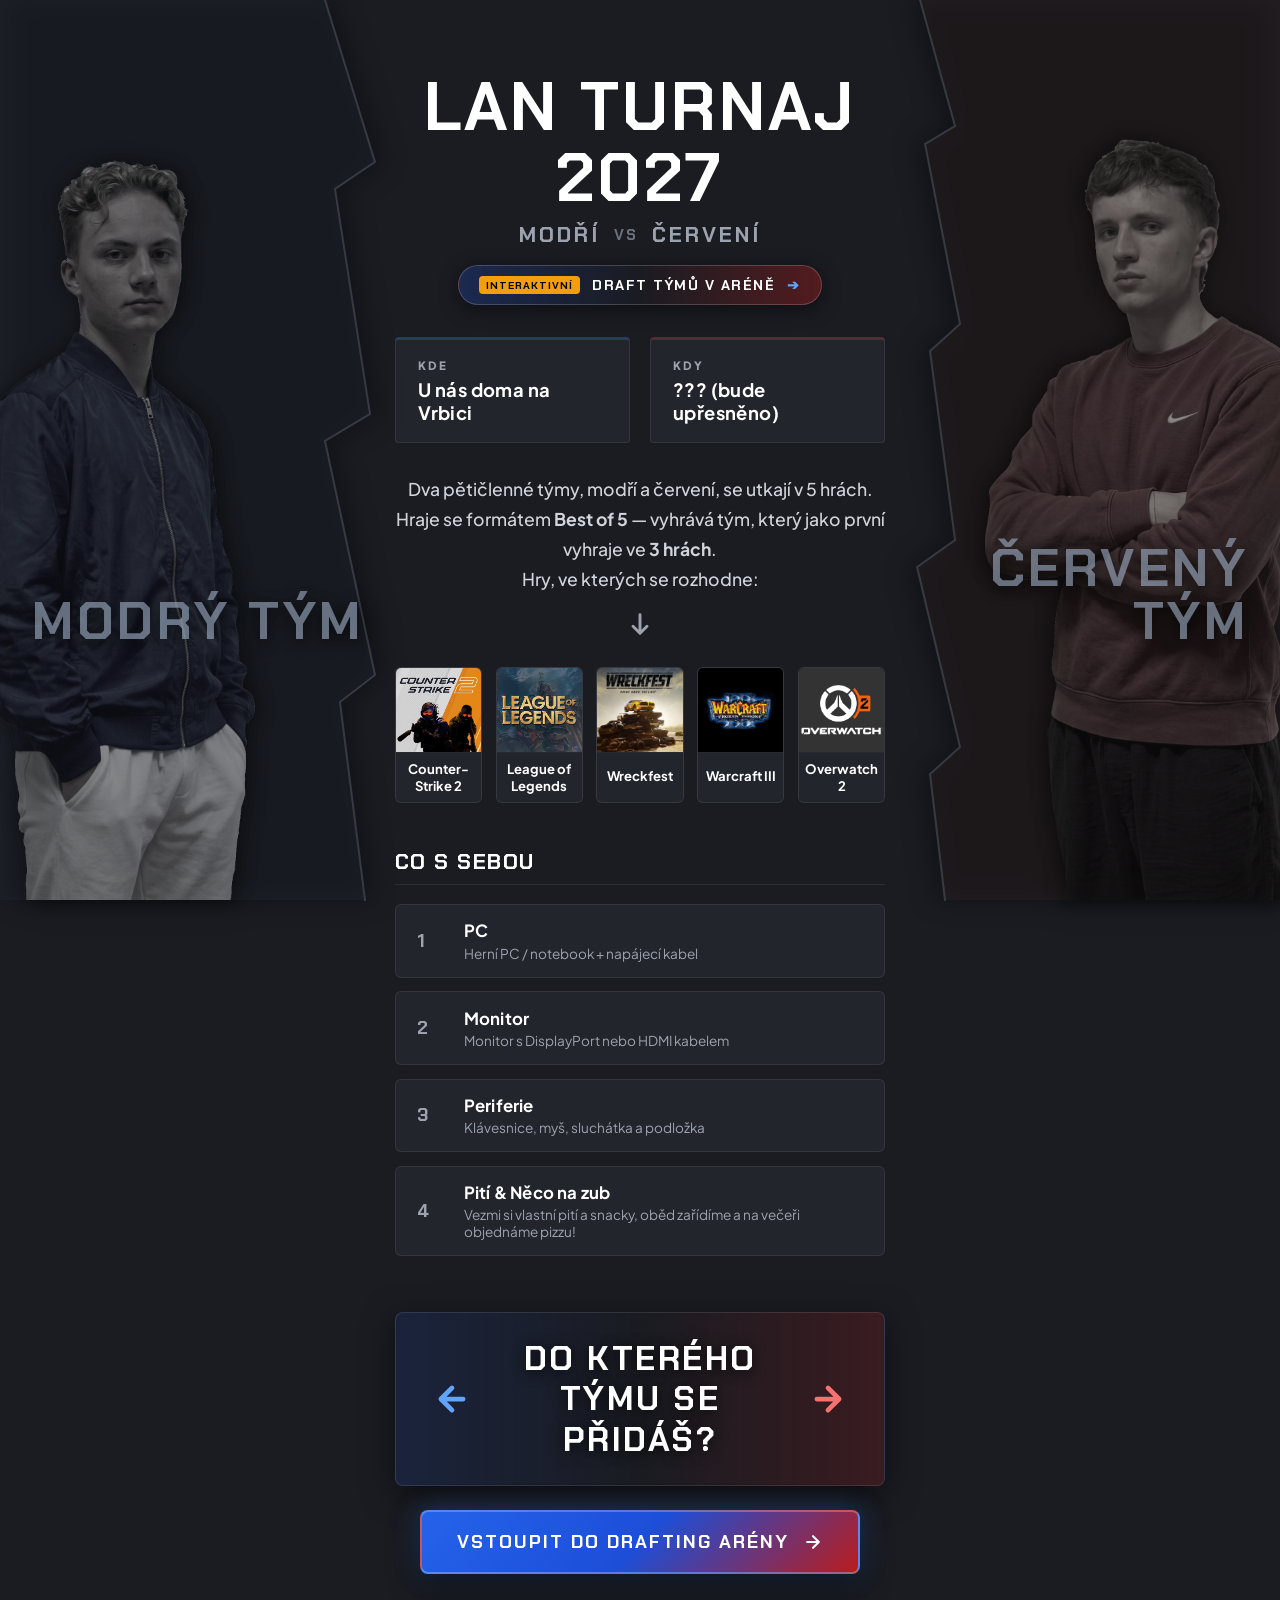
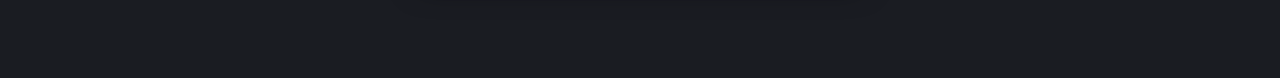
==== index.html @ f1a2d2f0 "save work" ====
<!DOCTYPE html>
<html lang="cs">

<head>
  <meta charset="UTF-8">
  <meta name="viewport" content="width=device-width, initial-scale=1.0">
  <title>Lanka 2027</title>
  <link rel="preconnect" href="https://fonts.googleapis.com">
  <link rel="preconnect" href="https://fonts.gstatic.com" crossorigin>
  <link
    href="https://fonts.googleapis.com/css2?family=Chakra+Petch:ital,wght@0,600;0,700;0,800;1,700;1,800&family=Orbitron:wght@700;800;900&family=Plus+Jakarta+Sans:wght@400;500;600;700;800&display=swap"
    rel="stylesheet">
  <link rel="stylesheet" href="style.css">
</head>

<body>

  <main class="container" id="mainContainer">
    <!-- Vlevo: Modrá plocha s bleskovou hranou, linkou a stínem -->
    <section class="section blue-section" id="blueSection">
      <div class="blue-surface"></div>

      <!-- Přesná linka kopírující bleskovou hranu -->
      <svg class="lightning-edge-line blue-edge-line" viewBox="0 0 50 1000" preserveAspectRatio="none">
        <path class="edge-stroke-line" d="M0,0 L50,180 L10,210 L45,460 L0,490 L50,750 L15,780 L40,1000" />
      </svg>

      <!-- Horní světlá tenká linka pro bleskové zuby na mobilu -->
      <svg class="mobile-top-edge blue-top-stroke" viewBox="0 0 100 35" preserveAspectRatio="none">
        <path class="edge-stroke-line" d="M0,5 L35,26 L42,10 L78,28 L100,5" />
      </svg>


      <!-- Fixní fotka kapitána bráchy (Koda) úplně vlevo -->
      <img src="assets/images/koda.png" alt="Kapitán Modrého týmu - Koda" class="koda-photo" id="kodaPhoto">
      <div class="team-koda-title">MODRÝ TÝM</div>
    </section>

    <!-- Uprostřed: Tmavě šedá plocha s Reality Hyper nadpisem -->
    <section class="section grey-section">
      <div class="content-wrapper">
        <h1 class="main-title">LAN TURNAJ 2027</h1>
        <div class="teams-versus-subtitle">
          <span class="versus-blue">MODŘÍ</span>
          <span class="versus-divider">VS</span>
          <span class="versus-red">ČERVENÍ</span>
        </div>

        <!-- Odkaz na živý draft týmů -->
        <div class="draft-top-link-wrapper">
          <a href="draft.html" class="draft-portal-btn">
            <span class="portal-badge">INTERAKTIVNÍ</span>
            <span class="portal-text">DRAFT TÝMŮ V ARÉNĚ</span>
            <span class="portal-arrow">➔</span>
          </a>
        </div>
        <!-- Info: Kde a Kdy -->
        <div class="event-meta-grid">
          <div class="event-meta-card">
            <span class="meta-card-label">KDE</span>
            <span class="meta-card-value">U nás doma na Vrbici</span>
          </div>
          <div class="event-meta-card">
            <span class="meta-card-label">KDY</span>
            <span class="meta-card-value">??? (bude upřesněno)</span>
          </div>
        </div>

        <!-- Odstavec s pravidly a šipkou dolů směřující na hry -->
        <div class="rules-block">
          <p class="rules-text">
            Dva pětičlenné týmy, modří a červení, se utkají v 5 hrách. Hraje se formátem
            <strong>Best of
              5</strong> — vyhrává tým, který jako první vyhraje ve <strong>3 hrách</strong>.<br>Hry, ve kterých se
            rozhodne:
          </p>
          <div class="down-arrow-container" aria-hidden="true">
            <svg class="down-arrow-icon" viewBox="0 0 24 24" fill="none" stroke="currentColor" stroke-width="2.5"
              stroke-linecap="round" stroke-linejoin="round">
              <path d="M12 4v16m0 0l-6-6m6 6l6-6" />
            </svg>
          </div>
        </div>

        <!-- 5 herních karet vedle sebe (bez nadpisu) -->
        <div class="games-section">
          <div class="games-row">
            <!-- Hra 1: Counter-Strike 2 -->
            <div class="game-card">
              <div class="game-thumb-wrapper">
                <img src="assets/images/cs_icon.jpg" alt="Counter-Strike 2" class="game-thumb cs-thumb">
              </div>
              <div class="game-title-bar">Counter-Strike 2</div>
            </div>

            <!-- Hra 2: League of Legends -->
            <div class="game-card">
              <div class="game-thumb-wrapper">
                <img src="assets/images/lol_icon.webp" alt="League of Legends" class="game-thumb lol-thumb">
              </div>
              <div class="game-title-bar">League of Legends</div>
            </div>

            <!-- Hra 3: Wreckfest -->
            <div class="game-card">
              <div class="game-thumb-wrapper">
                <img src="assets/images/wreckfest_icon.webp" alt="Wreckfest" class="game-thumb wreckfest-thumb">
              </div>
              <div class="game-title-bar">Wreckfest</div>
            </div>

            <!-- Hra 4: Warcraft III -->
            <div class="game-card">
              <div class="game-thumb-wrapper">
                <img src="assets/images/wow_icon.jpg" alt="Warcraft III" class="game-thumb warcraft-thumb">
              </div>
              <div class="game-title-bar">Warcraft III</div>
            </div>

            <!-- Hra 5: Overwatch 2 -->
            <div class="game-card">
              <div class="game-thumb-wrapper">
                <img src="assets/images/overwatch-2_logo.jpg" alt="Overwatch 2" class="game-thumb overwatch-thumb">
              </div>
              <div class="game-title-bar">Overwatch 2</div>
            </div>
          </div>
        </div>

        <!-- Přehledný seznam co s sebou -->
        <div class="gear-section">
          <h2 class="section-title">CO S SEBOU</h2>
          <div class="gear-clean-list">
            <div class="gear-clean-item">
              <span class="gear-num-badge">1</span>
              <div class="gear-item-text">
                <strong class="gear-item-heading">PC</strong>
                <span class="gear-item-sub">Herní PC / notebook + napájecí kabel</span>
              </div>
            </div>

            <div class="gear-clean-item">
              <span class="gear-num-badge">2</span>
              <div class="gear-item-text">
                <strong class="gear-item-heading">Monitor</strong>
                <span class="gear-item-sub">Monitor s DisplayPort nebo HDMI kabelem</span>
              </div>
            </div>

            <div class="gear-clean-item">
              <span class="gear-num-badge">3</span>
              <div class="gear-item-text">
                <strong class="gear-item-heading">Periferie</strong>
                <span class="gear-item-sub">Klávesnice, myš, sluchátka a podložka</span>
              </div>
            </div>

            <div class="gear-clean-item">
              <span class="gear-num-badge">4</span>
              <div class="gear-item-text">
                <strong class="gear-item-heading">Pití & Něco na zub</strong>
                <span class="gear-item-sub">Vezmi si vlastní pití a snacky, oběd zařídíme a na večeři objednáme
                  pizzu!</span>
              </div>
            </div>
          </div>
        </div>

        <!-- Závěrečná výzva s šipkami do stran -->
        <div class="team-choice-banner">
          <div class="choice-arrow arrow-blue" aria-hidden="true">
            <svg viewBox="0 0 24 24" fill="none" stroke="currentColor" stroke-width="3" stroke-linecap="round"
              stroke-linejoin="round">
              <path d="M19 12H5m0 0l7 7m-7-7l7-7" />
            </svg>
          </div>
          <h2 class="team-choice-title">DO KTERÉHO TÝMU SE PŘIDÁŠ?</h2>
          <div class="choice-arrow arrow-red" aria-hidden="true">
            <svg viewBox="0 0 24 24" fill="none" stroke="currentColor" stroke-width="3" stroke-linecap="round"
              stroke-linejoin="round">
              <path d="M5 12h14m0 0l-7-7m7 7l-7 7" />
            </svg>
          </div>
        </div>

        <!-- Tlačítko pro spuštění draftu -->
        <div class="draft-cta-block">
          <a href="draft.html" class="draft-main-action-btn">
            <span>VSTOUPIT DO DRAFTING ARÉNY</span>
            <svg viewBox="0 0 24 24" fill="none" stroke="currentColor" stroke-width="2.5" stroke-linecap="round"
              stroke-linejoin="round">
              <path d="M5 12h14m0 0l-7-7m7 7l-7 7" />
            </svg>
          </a>
        </div>
      </div>
    </section>

    <!-- Vpravo: Červená plocha s bleskovou hranou, linkou a stínem -->
    <section class="section red-section" id="redSection">
      <div class="red-surface"></div>

      <!-- Přesná linka kopírující bleskovou hranu -->
      <svg class="lightning-edge-line red-edge-line" viewBox="0 0 55 1000" preserveAspectRatio="none">
        <path class="edge-stroke-line"
          d="M15,0 L50,140 L20,160 L55,360 L25,390 L50,600 L12,630 L55,830 L25,860 L40,1000" />
      </svg>

      <!-- Horní světlá tenká linka pro bleskové zuby na mobilu -->
      <svg class="mobile-top-edge red-top-stroke" viewBox="0 0 100 35" preserveAspectRatio="none">
        <path class="edge-stroke-line" d="M0,5 L35,28 L42,10 L78,26 L100,5" />
      </svg>

      <!-- Fixní fotka kapitána (Kinaj) úplně vpravo -->
      <img src="assets/images/kinaj.png" alt="Kapitán Červeného týmu - Kinaj" class="kinaj-photo" id="kinajPhoto">
      <div class="team-kinaj-title">ČERVENÝ TÝM</div>
    </section>
  </main>

  <script src="app.js"></script>
</body>

</html>
---- style.css ----
@font-face {
  font-family: 'Reality Hyper';
  font-style: normal;
  font-weight: 400;
  src: url('assets/fonts/RealityHyper-Regular.woff') format('woff'),
       url('https://fonts.cdnfonts.com/s/46141/Reality%20Hyper%20Regular.woff') format('woff');
  font-display: swap;
}

* {
  margin: 0;
  padding: 0;
  box-sizing: border-box;
}

body {
  font-family: 'Plus Jakarta Sans', -apple-system, BlinkMacSystemFont, sans-serif;
  min-height: 100vh;
  background-color: #1a1c22;
  color: #e5e7eb;
  overflow-x: hidden;
  -webkit-font-smoothing: antialiased;
}

/* Hlavní kontejner */
.container {
  display: flex;
  min-height: 100vh;
  width: 100%;
  background-color: #1a1c22;
  align-items: stretch;
  position: relative;
}

/* ==========================================================================
   1. VLEVO: MODRÁ PLOCHA
   Normálně: stín doprava = leží opticky NAD středem.
   Při najetí: sytá modrá + hluboký stín a modré halo doprava.
   ========================================================================== */
.blue-section {
  flex: 1;
  position: sticky;
  top: 0;
  height: 100vh;
  align-self: flex-start;
  z-index: 5;
  margin-right: -60px;
  cursor: default;
  padding: 2.5rem 1.5rem;
  filter: drop-shadow(8px 0 12px rgba(0, 0, 0, 0.7));
  transition: filter 0.35s cubic-bezier(0.16, 1, 0.3, 1), z-index 0.35s ease;
}

/* Samotná modrá plocha oříznutá bleskem */
.blue-surface {
  position: absolute;
  inset: 0;
  background-color: #0e3d8c;
  opacity: 0.45;
  filter: grayscale(0.85) brightness(0.65);
  transition: all 0.4s cubic-bezier(0.16, 1, 0.3, 1);
  clip-path: polygon(
    0% 0%,
    calc(100% - 50px) 0%,
    100% 18%,
    calc(100% - 40px) 21%,
    calc(100% - 5px) 46%,
    calc(100% - 50px) 49%,
    100% 75%,
    calc(100% - 35px) 78%,
    calc(100% - 10px) 100%,
    0% 100%
  );
}

/* Linka přesně kopírující bleskovou hranu vpravo */
.blue-edge-line {
  position: absolute;
  top: 0;
  right: 0;
  width: 50px;
  height: 100%;
  pointer-events: none;
  z-index: 7;
  overflow: visible;
}

/* Společný styl bleskové linky */
.lightning-edge-line {
  display: block;
}

.mobile-top-edge {
  display: none;
}

/* Modrá linka: decentní 2px azurová hrana ladící s materiálem */
.blue-edge-line .edge-stroke-line {
  stroke: rgba(148, 163, 184, 0.25);
  stroke-width: 2;
  stroke-linecap: square;
  stroke-linejoin: miter;
  fill: none;
  transition: stroke 0.4s ease;
}

/* Při najetí: vyzdvižení NAD střed a rozzáření modré hrany */
.blue-section:hover,
.container.active-blue .blue-section {
  z-index: 10;
  filter: drop-shadow(14px 0 20px rgba(0, 0, 0, 0.85)) drop-shadow(8px 0 14px rgba(19, 81, 216, 0.55));
}

.blue-section:hover .blue-surface,
.container.active-blue .blue-surface {
  background-color: #1351d8;
  opacity: 1;
  filter: grayscale(0) saturate(1.1) brightness(1);
}

.blue-section:hover .blue-edge-line .edge-stroke-line,
.container.active-blue .blue-section .blue-edge-line .edge-stroke-line {
  stroke: #93c5fd;
  stroke-width: 2;
  filter: none;
}

.blue-section:hover .team-label,
.container.active-blue .team-label {
  color: #ffffff;
}

/* ==========================================================================
   2. UPROSTŘED: TMAVĚ ŠEDÁ PLOCHA S REALITY HYPER NADPISEM
   ========================================================================== */
.grey-section {
  flex: 1.5;
  background-color: #1a1c22;
  padding: 4.5rem 5rem;
  overflow-y: auto;
  display: flex;
  justify-content: center;
  position: relative;
  z-index: 1;
}

.content-wrapper {
  max-width: 700px;
  width: 100%;
}

/* Reality Hyper nadpis nahoře uprostřed */
.main-title {
  font-family: 'Chakra Petch', 'Orbitron', sans-serif;
  font-size: 4.2rem;
  font-weight: 800;
  color: #ffffff;
  letter-spacing: 3px;
  line-height: 1.05;
  text-align: center;
  margin-bottom: 0.5rem;
  text-transform: uppercase;
}

/* Podnadpis: Modří vs Červení */
.teams-versus-subtitle {
  display: flex;
  align-items: center;
  justify-content: center;
  gap: 0.85rem;
  font-family: 'Chakra Petch', 'Orbitron', sans-serif;
  font-size: 1.35rem;
  font-weight: 800;
  letter-spacing: 3px;
  text-transform: uppercase;
  margin-bottom: 2.2rem;
}

.versus-blue {
  color: #9ca3af;
  text-shadow: none;
  transition: all 0.25s ease;
}

.versus-divider {
  font-size: 0.95rem;
  color: #6b7280;
  font-weight: 700;
  letter-spacing: 2px;
}

.versus-red {
  color: #9ca3af;
  text-shadow: none;
  transition: all 0.25s ease;
}

/* Zvýraznění textu MODŘÍ při najetí na modrou stranu (bez glow, čistá barva + zvětšení) */
.container.active-blue .versus-blue {
  color: #3b82f6;
  text-shadow: none;
  transform: scale(1.06);
}

/* Zvýraznění textu ČERVENÍ při najetí na červenou stranu (bez glow, čistá barva + zvětšení) */
.container.active-red .versus-red {
  color: #ef4444;
  text-shadow: none;
  transform: scale(1.06);
}

.lead-text {
  font-size: 1.05rem;
  line-height: 1.7;
  color: #9ca3af;
  text-align: center;
  margin-bottom: 2.4rem;
  max-width: 580px;
  margin-left: auto;
  margin-right: auto;
}

/* Rychlé stat boxy ve 2D stylu */
/* Horní info karty (KDE, KDY) */
.event-meta-grid {
  display: grid;
  grid-template-columns: repeat(2, 1fr);
  gap: 1.2rem;
  margin-bottom: 2rem;
}

.event-meta-card {
  background-color: #22252c;
  border: 1px solid rgba(255, 255, 255, 0.08);
  border-top: 3px solid rgba(255, 255, 255, 0.15);
  padding: 1.1rem 1.4rem;
  display: flex;
  flex-direction: column;
  border-radius: 4px;
  transition: all 0.3s ease;
}

.event-meta-card:nth-child(1) {
  border-top-color: rgba(59, 130, 246, 0.25);
}

.event-meta-card:nth-child(2) {
  border-top-color: rgba(239, 68, 68, 0.25);
}

/* Zvýraznění horní hrany karty KDE při najetí na modrou stranu */
.container.active-blue .event-meta-card:nth-child(1) {
  border-top-color: #3b82f6;
  box-shadow: 0 -4px 14px rgba(59, 130, 246, 0.5);
}

.container.active-blue .event-meta-card:nth-child(1) .meta-card-label {
  color: #60a5fa;
}

/* Zvýraznění horní hrany karty KDY při najetí na červenou stranu */
.container.active-red .event-meta-card:nth-child(2) {
  border-top-color: #ef4444;
  box-shadow: 0 -4px 14px rgba(239, 68, 68, 0.5);
}

.container.active-red .event-meta-card:nth-child(2) .meta-card-label {
  color: #f87171;
}

.meta-card-label {
  font-size: 0.72rem;
  font-weight: 800;
  letter-spacing: 2px;
  color: #9ca3af;
  margin-bottom: 0.35rem;
}

.meta-card-value {
  font-size: 1.15rem;
  font-weight: 700;
  color: #ffffff;
  letter-spacing: 0.4px;
}

/* Blok s pravidly a šipkou dolů */
.rules-block {
  text-align: center;
  margin-bottom: 1.8rem;
}

.rules-text {
  font-size: 1.1rem;
  line-height: 1.7;
  color: #d1d5db;
  max-width: 640px;
  margin: 0 auto;
  font-weight: 500;
}

.down-arrow-container {
  display: flex;
  justify-content: center;
  align-items: center;
  margin-top: 1rem;
}

.down-arrow-icon {
  width: 28px;
  height: 28px;
  color: #9ca3af;
  animation: bounceDown 1.8s infinite ease-in-out;
}

@keyframes bounceDown {
  0%, 100% {
    transform: translateY(0);
    opacity: 0.6;
  }
  50% {
    transform: translateY(6px);
    opacity: 1;
    color: #60a5fa;
  }
}

/* ==========================================================================
   5 HERNÍCH KARET VEDLE SEBE (OBRÁZEK ÚPLNĚ DO KRAJŮ, BEZ HOVERU)
   ========================================================================== */
.games-section {
  margin-bottom: 2.8rem;
}

.games-row {
  display: grid;
  grid-template-columns: repeat(5, 1fr);
  gap: 0.85rem;
  align-items: stretch;
}

.game-card {
  background-color: #22252c;
  border: 1px solid rgba(255, 255, 255, 0.09);
  border-radius: 6px;
  overflow: hidden; /* Obrázek vyplňuje kartu úplně do krajů */
  padding: 0; /* Žádný vnitřní okraj kolem obrázku */
  display: flex;
  flex-direction: column;
  box-sizing: border-box;
  cursor: default;
}

/* Obal obrázku roztažený úplně ke krajům karty */
.game-thumb-wrapper {
  width: 100%;
  aspect-ratio: 1 / 1;
  overflow: hidden;
  background-color: #16181e;
  border-bottom: 1px solid rgba(255, 255, 255, 0.08);
  display: flex;
  align-items: center;
  justify-content: center;
}

.game-thumb {
  width: 100%;
  height: 100%;
  object-fit: cover;
  display: block;
}

/* CS ikona posunutá opačně – úplně nahoru */
.cs-thumb {
  object-fit: cover;
  object-position: center top;
}

/* LoL ikona jde plně do krajů */
.lol-thumb {
  object-fit: cover;
  object-position: center;
}

/* Wreckfest ikona: mírně přiblížená a posunutá nahoru */
.wreckfest-thumb {
  object-fit: cover;
  object-position: center 25%;
  transform: scale(1.18);
}

/* Warcraft III ikona */
.warcraft-thumb {
  object-fit: contain;
  background-color: #000000;
  padding: 0.25rem;
}

/* Overwatch 2 ikona */
.overwatch-thumb {
  object-fit: cover;
  object-position: center;
}

/* Placeholder pro neoznámené hry */
.placeholder-thumb {
  background-color: #191c24;
}

.mystery-q {
  font-family: 'Reality Hyper', 'Chakra Petch', sans-serif;
  font-size: 2.4rem;
  color: #6b7280;
  line-height: 1;
}

.unannounced-card {
  border-style: dashed;
  opacity: 0.75;
}

/* Spodní lišta s celým názvem hry */
.game-title-bar {
  font-size: 0.82rem;
  font-weight: 700;
  color: #ffffff;
  text-align: center;
  line-height: 1.25;
  min-height: 2.8rem;
  padding: 0.5rem 0.35rem;
  display: flex;
  align-items: center;
  justify-content: center;
  width: 100%;
  word-break: break-word;
  background-color: #22252c;
}

/* Sekce výbavy */
.info-section {
  margin-top: 1rem;
}

.section-title {
  font-family: 'Chakra Petch', 'Orbitron', sans-serif;
  font-size: 1.35rem;
  font-weight: 700;
  letter-spacing: 1.5px;
  color: #ffffff;
  margin-bottom: 1.2rem;
  padding-bottom: 0.5rem;
  border-bottom: 1px solid rgba(255, 255, 255, 0.08);
}

/* 2D mřížka výbavy */
/* Přehledný seznam co s sebou (žádné dlaždice) */
.gear-clean-list {
  display: flex;
  flex-direction: column;
  gap: 0.85rem;
  margin-top: 0.5rem;
}

.gear-clean-item {
  background-color: #22252c;
  border: 1px solid rgba(255, 255, 255, 0.08);
  padding: 0.95rem 1.3rem;
  display: flex;
  align-items: center;
  gap: 1.2rem;
  border-radius: 6px;
  cursor: default;
}

.gear-num-badge {
  font-family: 'Chakra Petch', sans-serif;
  font-size: 1.15rem;
  font-weight: 800;
  color: #9ca3af;
  min-width: 28px;
}

.gear-item-text {
  display: flex;
  flex-direction: column;
  gap: 0.2rem;
}

.gear-item-heading {
  font-size: 1.05rem;
  font-weight: 700;
  color: #ffffff;
  letter-spacing: 0.2px;
}

.gear-item-sub {
  font-size: 0.85rem;
  color: #9ca3af;
}

/* Call to action: DO KTERÉHO TÝMU SE PŘIDÁŠ? */
.team-choice-banner {
  display: flex;
  align-items: center;
  justify-content: center;
  gap: 1.5rem;
  margin-top: 3.5rem;
  margin-bottom: 1.5rem;
  padding: 1.6rem 2rem;
  background: linear-gradient(90deg, rgba(30, 58, 138, 0.25) 0%, rgba(26, 28, 34, 0.85) 50%, rgba(153, 27, 27, 0.25) 100%);
  border: 1px solid rgba(255, 255, 255, 0.1);
  border-radius: 8px;
  box-shadow: 0 8px 32px rgba(0, 0, 0, 0.5);
}

.team-choice-title {
  font-family: 'Chakra Petch', 'Orbitron', sans-serif;
  font-size: 2.1rem;
  font-weight: 800;
  letter-spacing: 2.5px;
  text-transform: uppercase;
  color: #ffffff;
  text-align: center;
  text-shadow: 0 2px 14px rgba(0, 0, 0, 0.8);
  line-height: 1.2;
}

.choice-arrow {
  display: flex;
  align-items: center;
  justify-content: center;
  width: 48px;
  height: 48px;
  flex-shrink: 0;
}

.choice-arrow svg {
  width: 38px;
  height: 38px;
}

.arrow-blue {
  color: #60a5fa;
  animation: pulseLeft 1.6s infinite ease-in-out;
}

.arrow-red {
  color: #f87171;
  animation: pulseRight 1.6s infinite ease-in-out;
}

@keyframes pulseLeft {
  0%, 100% {
    transform: translateX(0);
    filter: drop-shadow(0 0 2px rgba(96, 165, 250, 0.5));
  }
  50% {
    transform: translateX(-6px);
    filter: drop-shadow(0 0 10px rgba(96, 165, 250, 0.9));
  }
}

@keyframes pulseRight {
  0%, 100% {
    transform: translateX(0);
    filter: drop-shadow(0 0 2px rgba(248, 113, 113, 0.5));
  }
  50% {
    transform: translateX(6px);
    filter: drop-shadow(0 0 10px rgba(248, 113, 113, 0.9));
  }
}

/* ==========================================================================
   3. VPRAVO: ČERVENÁ PLOCHA
   Normálně: stín doleva = leží opticky NAD středem.
   Při najetí: sytá červená + hluboký stín a červené halo doleva.
   ========================================================================== */
.red-section {
  flex: 1;
  position: sticky;
  top: 0;
  height: 100vh;
  align-self: flex-start;
  z-index: 5;
  margin-left: -60px;
  cursor: default;
  padding: 2.5rem 1.5rem;
  filter: drop-shadow(-8px 0 12px rgba(0, 0, 0, 0.7));
  transition: filter 0.35s cubic-bezier(0.16, 1, 0.3, 1), z-index 0.35s ease;
}

/* Samotná červená plocha oříznutá bleskem */
.red-surface {
  position: absolute;
  inset: 0;
  background-color: #8c1b24;
  opacity: 0.45;
  filter: grayscale(0.85) brightness(0.65);
  transition: all 0.4s cubic-bezier(0.16, 1, 0.3, 1);
  clip-path: polygon(
    15px 0%,
    50px 14%,
    20px 16%,
    55px 36%,
    25px 39%,
    50px 60%,
    12px 63%,
    55px 83%,
    25px 86%,
    40px 100%,
    100% 100%,
    100% 0%
  );
}

/* Linka přesně kopírující bleskovou hranu vlevo */
.red-edge-line {
  position: absolute;
  top: 0;
  left: 0;
  width: 55px;
  height: 100%;
  pointer-events: none;
  z-index: 7;
  overflow: visible;
}

/* Červená linka: decentní 2px korálová hrana ladící s materiálem */
.red-edge-line .edge-stroke-line {
  stroke: rgba(148, 163, 184, 0.25);
  stroke-width: 2;
  stroke-linecap: square;
  stroke-linejoin: miter;
  fill: none;
  transition: stroke 0.4s ease;
}

/* Při najetí: vyzdvižení NAD střed a rozzáření červené hrany */
.red-section:hover,
.container.active-red .red-section {
  z-index: 10;
  filter: drop-shadow(-14px 0 20px rgba(0, 0, 0, 0.85)) drop-shadow(-8px 0 14px rgba(198, 40, 40, 0.55));
}

.red-section:hover .red-surface,
.container.active-red .red-surface {
  background-color: #c62828;
  opacity: 1;
  filter: grayscale(0) saturate(1.1) brightness(1);
}

.red-section:hover .red-edge-line .edge-stroke-line,
.container.active-red .red-section .red-edge-line .edge-stroke-line {
  stroke: #fca5a5;
  stroke-width: 2;
  filter: none;
}

.red-section:hover .team-label,
.container.active-red .team-label {
  color: #ffffff;
}

/* Popisy v postranních pruzích */
.team-label {
  position: relative;
  z-index: 6;
  font-family: 'Reality Hyper', 'Chakra Petch', sans-serif;
  font-size: 0.82rem;
  letter-spacing: 2px;
  color: rgba(255, 255, 255, 0.55);
  text-transform: uppercase;
  user-select: none;
  transition: color 0.35s ease;
}

/* ==========================================================================
   4. KAPITÁN MODRÉHO TÝMU: KODA (FIXNÍ, VLEVO S LEHKÝM OŘEZEM, 90VH)
   ========================================================================== */
.koda-photo {
  position: absolute;
  left: -20.5vh;
  bottom: 0;
  z-index: 10; /* Nad modrou plochou */
  height: 90vh;
  max-height: 90vh;
  width: auto;
  object-fit: contain;
  object-position: bottom left;
  opacity: 0.7; /* Lehce utlumená bez barvy v klidu */
  pointer-events: auto;
  cursor: default;
  transform-origin: bottom left;
  transition: all 0.4s cubic-bezier(0.16, 1, 0.3, 1);
  filter: grayscale(0.85) brightness(0.75) contrast(0.95)
          drop-shadow(2px 0 10px rgba(0, 0, 0, 0.6));
}

/* Nápis Modrý tým v 1/3 výšky fotky */
.team-koda-title {
  position: absolute;
  bottom: 28vh;
  left: 2rem;
  z-index: 12; /* Nad fotkou */
  font-family: 'Chakra Petch', 'Orbitron', sans-serif;
  font-size: 3.3rem;
  font-weight: 800;
  letter-spacing: 3.5px;
  color: #94a3b8;
  opacity: 0.65;
  text-transform: uppercase;
  text-shadow: 0 4px 16px rgba(0, 0, 0, 0.95);
  pointer-events: none;
  user-select: none;
  line-height: 1;
  transition: all 0.4s cubic-bezier(0.16, 1, 0.3, 1);
}

/* Zvýraznění Kody společně s modrou barvou */
.blue-section:hover .koda-photo,
.container.active-blue .koda-photo {
  opacity: 1;
  filter: grayscale(0)
          drop-shadow(4px 0 20px rgba(0, 0, 0, 0.85))
          drop-shadow(0 0 28px rgba(59, 130, 246, 0.95))
          drop-shadow(0 0 55px rgba(37, 99, 235, 0.7))
          brightness(1.1)
          saturate(1.2);
  transform: scale(1.03);
}

/* Rozzáření nápisu při aktivaci modré strany */
.blue-section:hover .team-koda-title,
.container.active-blue .team-koda-title {
  color: #ffffff;
  opacity: 1;
  text-shadow: 0 4px 18px rgba(0, 0, 0, 1), 0 0 28px rgba(147, 197, 253, 0.95), 0 0 45px rgba(59, 130, 246, 0.85);
  transform: translateX(4px) scale(1.02);
}

/* ==========================================================================
   5. KAPITÁN ČERVENÉHO TÝMU: KINAJ (FIXNÍ, VPRAVO S LEHKÝM OŘEZEM, 90VH)
   ========================================================================== */
.kinaj-photo {
  position: absolute;
  right: -21vh;
  bottom: 0;
  z-index: 10; /* Nad červenou plochou */
  height: 92vh;
  max-height: 92vh;
  width: auto;
  object-fit: contain;
  object-position: bottom right;
  opacity: 0.7; /* Lehce utlumená bez barvy v klidu */
  pointer-events: auto;
  cursor: default;
  transform-origin: bottom right;
  transition: all 0.4s cubic-bezier(0.16, 1, 0.3, 1);
  filter: grayscale(0.85) brightness(0.75) contrast(0.95)
          drop-shadow(-2px 0 10px rgba(0, 0, 0, 0.6));
}

/* Nápis Tým Kinaj v 1/3 výšky fotky */
.team-kinaj-title {
  position: absolute;
  bottom: 28vh;
  right: 2rem;
  z-index: 12; /* Nad fotkou */
  font-family: 'Chakra Petch', 'Orbitron', sans-serif;
  font-size: 3.3rem;
  font-weight: 800;
  letter-spacing: 3.5px;
  color: #94a3b8;
  opacity: 0.65;
  text-transform: uppercase;
  text-align: right;
  text-shadow: 0 4px 16px rgba(0, 0, 0, 0.95);
  pointer-events: none;
  user-select: none;
  line-height: 1;
  transition: all 0.4s cubic-bezier(0.16, 1, 0.3, 1);
}

/* Zvýraznění Kinaje společně s červenou barvou */
.red-section:hover .kinaj-photo,
.container.active-red .kinaj-photo {
  opacity: 1;
  filter: grayscale(0)
          drop-shadow(-4px 0 20px rgba(0, 0, 0, 0.85))
          drop-shadow(0 0 28px rgba(239, 68, 68, 0.95))
          drop-shadow(0 0 55px rgba(220, 38, 38, 0.7))
          brightness(1.05)
          saturate(1.0);
  transform: scale(1.03);
}

/* Rozzáření nápisu při aktivaci červené strany */
.red-section:hover .team-kinaj-title,
.container.active-red .team-kinaj-title {
  color: #ffffff;
  opacity: 1;
  text-shadow: 0 4px 18px rgba(0, 0, 0, 1), 0 0 28px rgba(254, 202, 202, 0.95), 0 0 45px rgba(239, 68, 68, 0.85);
  transform: translateX(-4px) scale(1.02);
}

@media (max-width: 900px) {
  /* Přechod z 3 pevných desktopových sloupců do responzivního gridu */
  .container {
    display: grid;
    grid-template-columns: 1fr 1fr;
    width: 100%;
    min-height: 100vh;
    height: auto;
    overflow-x: hidden;
  }

  /* Hlavní obsah se roztáhne přes celou šířku nahoře */
  .grey-section {
    grid-column: 1 / -1;
    grid-row: 1;
    width: 100%;
    max-width: 100vw;
    box-sizing: border-box;
    padding: 2.5rem 1.2rem 2rem 1.2rem;
    overflow-y: visible;
    height: auto;
  }

  .content-wrapper {
    max-width: 100%;
  }

  /* Responzivní hlavní nadpis */
  .main-title {
    font-size: clamp(2rem, 8.5vw, 2.9rem);
    letter-spacing: 2px;
    margin-bottom: 0.35rem;
  }

  .teams-versus-subtitle {
    font-size: 1.15rem;
    letter-spacing: 2px;
    gap: 0.6rem;
    margin-bottom: 1.8rem;
  }

  /* Info karty KDE a KDY */
  .event-meta-grid {
    gap: 0.75rem;
    margin-bottom: 1.6rem;
  }

  .event-meta-card {
    padding: 0.85rem 0.95rem;
  }

  .meta-card-label {
    font-size: 0.65rem;
    letter-spacing: 1.5px;
  }

  .meta-card-value {
    font-size: 0.95rem;
    line-height: 1.3;
  }

  /* Pravidla */
  .rules-block {
    margin-bottom: 1.5rem;
  }

  .rules-text {
    font-size: 0.98rem;
    line-height: 1.55;
  }

  .down-arrow-container {
    margin-top: 0.75rem;
  }

  /* 5 herních karet: nahoře 3, dole 2 vycentrované */
  .games-section {
    margin-bottom: 2.2rem;
  }

  .games-row {
    grid-template-columns: repeat(6, 1fr);
    gap: 0.55rem;
  }

  .game-card:nth-child(1) { grid-column: span 2; }
  .game-card:nth-child(2) { grid-column: span 2; }
  .game-card:nth-child(3) { grid-column: span 2; }
  .game-card:nth-child(4) { grid-column: 2 / span 2; }
  .game-card:nth-child(5) { grid-column: 4 / span 2; }

  .game-title-bar {
    font-size: 0.72rem;
    padding: 0.35rem 0.2rem;
    min-height: 2.4rem;
    line-height: 1.2;
  }

  /* Seznam Co s sebou */
  .gear-clean-list {
    gap: 0.65rem;
  }

  .gear-clean-item {
    padding: 0.75rem 0.9rem;
    gap: 0.85rem;
  }

  .gear-num-badge {
    font-size: 1.05rem;
    min-width: 22px;
  }

  .gear-item-heading {
    font-size: 0.95rem;
  }

  .gear-item-sub {
    font-size: 0.78rem;
    line-height: 1.35;
  }

  /* Výzva k volbě týmu */
  .team-choice-banner {
    gap: 0.6rem;
    padding: 1.1rem 0.8rem;
    margin-top: 2.5rem;
    margin-bottom: 1.2rem;
  }

  .team-choice-title {
    font-size: clamp(1.15rem, 4.8vw, 1.45rem);
    letter-spacing: 1px;
  }

  .choice-arrow {
    width: 32px;
    height: 32px;
  }

  .choice-arrow svg {
    width: 26px;
    height: 26px;
  }

  /* Na mobilu šipky směřují dolů k týmům */
  .arrow-blue {
    animation: pulseDownBlue 1.6s infinite ease-in-out;
  }

  .arrow-red {
    animation: pulseDownRed 1.6s infinite ease-in-out;
  }

  .arrow-blue svg {
    transform: rotate(-90deg);
  }

  .arrow-red svg {
    transform: rotate(90deg);
  }

  @keyframes pulseDownBlue {
    0%, 100% {
      transform: translateY(0);
      filter: drop-shadow(0 0 2px rgba(96, 165, 250, 0.5));
    }
    50% {
      transform: translateY(5px);
      filter: drop-shadow(0 0 10px rgba(96, 165, 250, 0.9));
    }
  }

  @keyframes pulseDownRed {
    0%, 100% {
      transform: translateY(0);
      filter: drop-shadow(0 0 2px rgba(248, 113, 113, 0.5));
    }
    50% {
      transform: translateY(5px);
      filter: drop-shadow(0 0 10px rgba(248, 113, 113, 0.9));
    }
  }

  /* Na mobilu jsou barvy zobrazené trvale */
  .versus-blue {
    color: #60a5fa;
  }

  .versus-red {
    color: #f87171;
  }

  .event-meta-card:nth-child(1) {
    border-top-color: #3b82f6;
  }

  .event-meta-card:nth-child(2) {
    border-top-color: #ef4444;
  }

  /* Týmové bloky s kapitány: vedle sebe jako souboj dole pod obsahem, trvale v barvách, nenaklikávatelné */
  .blue-section {
    grid-column: 1;
    grid-row: 2;
    position: relative;
    height: 380px;
    min-height: 380px;
    margin-right: -20px;
    margin-left: 0;
    padding: 0.8rem;
    overflow: hidden;
    pointer-events: none;
  }

  .red-section {
    grid-column: 2;
    grid-row: 2;
    position: relative;
    height: 380px;
    min-height: 380px;
    margin-left: -20px;
    margin-right: 0;
    padding: 0.8rem;
    overflow: hidden;
    pointer-events: none;
  }

  .blue-surface {
    background-color: #1351d8;
    opacity: 1;
    filter: grayscale(0) saturate(1.1) brightness(1);
    clip-path: polygon(
      0% 5px,
      35% 26px,
      42% 10px,
      78% 28px,
      calc(100% - 35px) 5px,
      100% 18%,
      calc(100% - 30px) 21%,
      calc(100% - 5px) 46%,
      calc(100% - 35px) 49%,
      100% 75%,
      calc(100% - 25px) 78%,
      calc(100% - 10px) 100%,
      0% 100%
    );
  }

  .red-surface {
    background-color: #c62828;
    opacity: 1;
    filter: grayscale(0) saturate(1.1) brightness(1);
    clip-path: polygon(
      15px 5px,
      35% 28px,
      42% 10px,
      78% 26px,
      100% 5px,
      100% 100%,
      40px 100%,
      25px 86%,
      55px 83%,
      12px 63%,
      50px 60%,
      25px 39%,
      55px 36%,
      20px 16%,
      50px 14%
    );
  }

  .blue-edge-line {
    width: 35px;
  }

  .blue-edge-line .edge-stroke-line {
    stroke: #93c5fd;
  }

  .red-edge-line {
    width: 35px;
  }

  .red-edge-line .edge-stroke-line {
    stroke: #fca5a5;
  }

  /* Horní světlé tenké linky podél bleskových zubů na mobilu */
  .mobile-top-edge {
    display: block;
    position: absolute;
    top: 0;
    height: 35px;
    pointer-events: none;
    z-index: 8;
    overflow: visible;
  }

  .blue-top-stroke {
    left: 0;
    width: calc(100% - 35px);
  }

  .blue-top-stroke .edge-stroke-line {
    stroke: #93c5fd;
    stroke-width: 2;
    stroke-linecap: square;
    stroke-linejoin: miter;
    fill: none;
  }

  .red-top-stroke {
    left: 15px;
    width: calc(100% - 15px);
  }

  .red-top-stroke .edge-stroke-line {
    stroke: #fca5a5;
    stroke-width: 2;
    stroke-linecap: square;
    stroke-linejoin: miter;
    fill: none;
  }

  .koda-photo {
    left: -35px;
    height: 350px;
    max-height: 350px;
    bottom: 0;
    opacity: 1;
    filter: grayscale(0) drop-shadow(2px 0 10px rgba(0, 0, 0, 0.7)) drop-shadow(0 0 16px rgba(59, 130, 246, 0.7)) brightness(1.1) saturate(1.15);
    pointer-events: none;
  }

  .team-koda-title {
    font-size: 1.3rem;
    bottom: 1rem;
    left: 0.7rem;
    letter-spacing: 1.5px;
    opacity: 1;
    color: #ffffff;
    text-shadow: 0 2px 10px rgba(0, 0, 0, 1), 0 0 16px rgba(59, 130, 246, 0.7);
  }

  .kinaj-photo {
    right: -35px;
    height: 355px;
    max-height: 355px;
    bottom: 0;
    opacity: 1;
    filter: grayscale(0) drop-shadow(-2px 0 10px rgba(0, 0, 0, 0.7)) drop-shadow(0 0 16px rgba(239, 68, 68, 0.7)) brightness(1.05) saturate(1.0);
    pointer-events: none;
  }

  .team-kinaj-title {
    font-size: 1.3rem;
    bottom: 1rem;
    right: 0.7rem;
    letter-spacing: 1.5px;
    opacity: 1;
    color: #ffffff;
    text-shadow: 0 2px 10px rgba(0, 0, 0, 1), 0 0 16px rgba(239, 68, 68, 0.7);
  }
}

@media (max-width: 480px) {
  .main-title {
    font-size: 2.2rem;
  }

  .event-meta-grid {
    grid-template-columns: 1fr;
  }

  .blue-section,
  .red-section {
    height: 330px;
    min-height: 330px;
  }

  .koda-photo {
    height: 310px;
    max-height: 310px;
    left: -30px;
  }

  .kinaj-photo {
    height: 315px;
    max-height: 315px;
    right: -30px;
  }

  .team-koda-title,
  .team-kinaj-title {
    font-size: 1.15rem;
    bottom: 0.8rem;
  }
}

/* ==========================================================================
   TLAČÍTKA PRO PŘECHOD NA DRAFT TÝMŮ
   ========================================================================== */
.draft-top-link-wrapper {
  display: flex;
  justify-content: center;
  margin-top: -1.2rem;
  margin-bottom: 2rem;
}

.draft-portal-btn {
  display: inline-flex;
  align-items: center;
  gap: 0.75rem;
  padding: 0.6rem 1.25rem;
  background: linear-gradient(90deg, rgba(30, 58, 138, 0.45) 0%, rgba(26, 28, 34, 0.85) 50%, rgba(153, 27, 27, 0.45) 100%);
  border: 1px solid rgba(255, 255, 255, 0.18);
  border-radius: 30px;
  color: #ffffff;
  text-decoration: none;
  font-family: 'Chakra Petch', sans-serif;
  font-size: 0.88rem;
  font-weight: 800;
  letter-spacing: 1.5px;
  box-shadow: 0 4px 18px rgba(0, 0, 0, 0.5);
  transition: all 0.3s cubic-bezier(0.16, 1, 0.3, 1);
}

.draft-portal-btn:hover {
  transform: translateY(-2px) scale(1.03);
  border-color: rgba(255, 255, 255, 0.4);
  box-shadow: 0 8px 25px rgba(59, 130, 246, 0.4), 0 8px 25px rgba(239, 68, 68, 0.4);
}

.portal-badge {
  background: #f59e0b;
  color: #000000;
  font-size: 0.65rem;
  font-weight: 900;
  letter-spacing: 1px;
  padding: 0.18rem 0.45rem;
  border-radius: 4px;
}

.portal-text {
  text-transform: uppercase;
}

.portal-arrow {
  color: #60a5fa;
  transition: transform 0.25s ease;
}

.draft-portal-btn:hover .portal-arrow {
  transform: translateX(4px);
  color: #f87171;
}

.draft-cta-block {
  display: flex;
  justify-content: center;
  margin-top: 1rem;
  margin-bottom: 2rem;
}

.draft-main-action-btn {
  display: inline-flex;
  align-items: center;
  justify-content: center;
  gap: 0.85rem;
  padding: 1.1rem 2.2rem;
  background: linear-gradient(135deg, #2563eb 0%, #1d4ed8 50%, #b91c1c 100%);
  border: 2px solid rgba(255, 255, 255, 0.25);
  border-radius: 8px;
  color: #ffffff;
  text-decoration: none;
  font-family: 'Chakra Petch', 'Orbitron', sans-serif;
  font-size: 1.15rem;
  font-weight: 800;
  letter-spacing: 2px;
  text-transform: uppercase;
  box-shadow: 0 10px 30px rgba(0, 0, 0, 0.6), 0 0 25px rgba(59, 130, 246, 0.4);
  transition: all 0.3s cubic-bezier(0.16, 1, 0.3, 1);
}

.draft-main-action-btn svg {
  width: 20px;
  height: 20px;
  transition: transform 0.25s ease;
}

.draft-main-action-btn:hover {
  transform: translateY(-3px) scale(1.02);
  border-color: #ffffff;
  box-shadow: 0 14px 40px rgba(0, 0, 0, 0.8), 0 0 35px rgba(59, 130, 246, 0.7), 0 0 35px rgba(239, 68, 68, 0.7);
}

.draft-main-action-btn:hover svg {
  transform: translateX(5px);
}
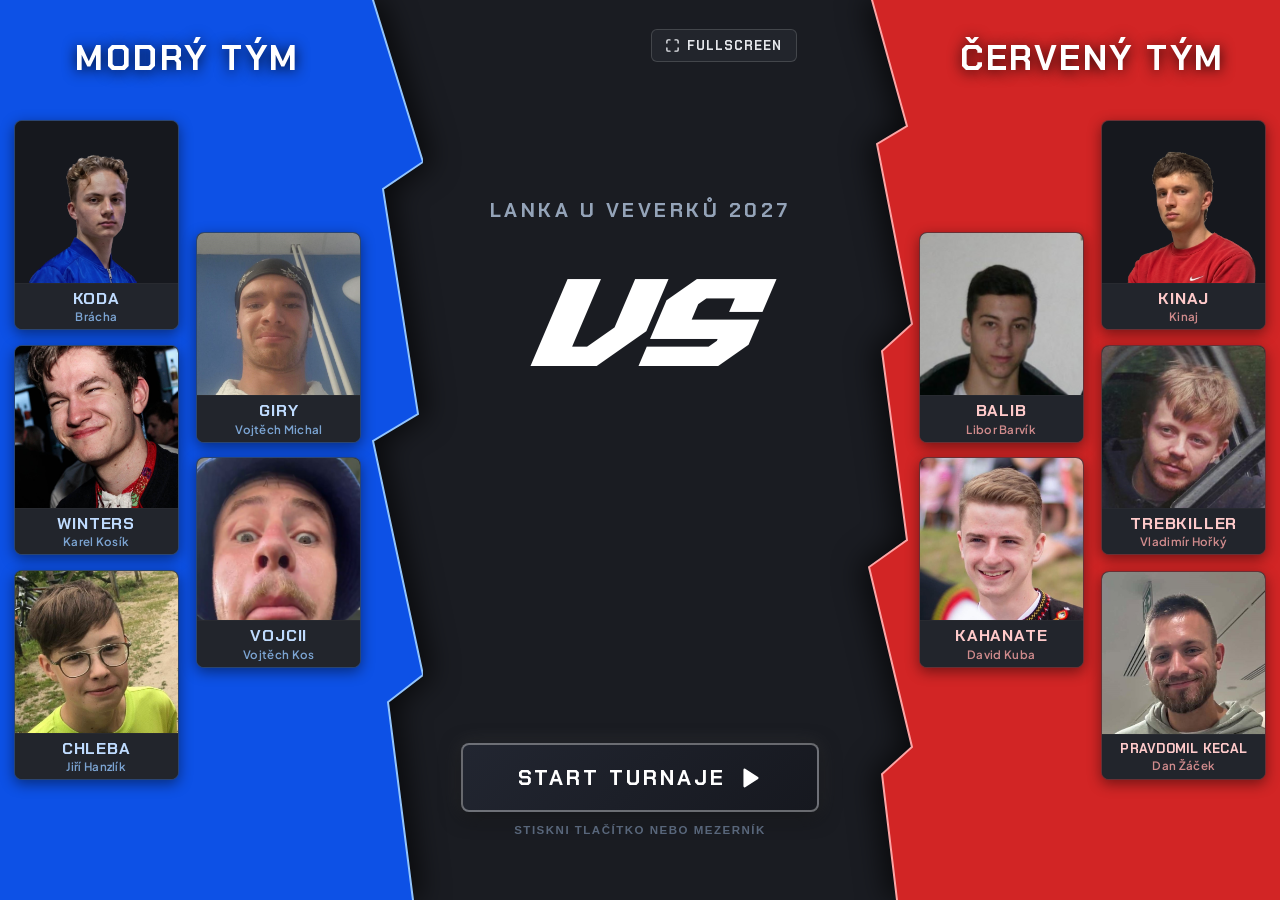
==== commit 3f7504c8: "sawe work" ====
--- a/index.html
+++ b/index.html
@@ -4,220 +4,259 @@
 <head>
   <meta charset="UTF-8">
   <meta name="viewport" content="width=device-width, initial-scale=1.0">
-  <title>Lanka 2027</title>
+  <title>Lanka u Veverků 2027</title>
   <link rel="preconnect" href="https://fonts.googleapis.com">
   <link rel="preconnect" href="https://fonts.gstatic.com" crossorigin>
   <link
     href="https://fonts.googleapis.com/css2?family=Chakra+Petch:ital,wght@0,600;0,700;0,800;1,700;1,800&family=Orbitron:wght@700;800;900&family=Plus+Jakarta+Sans:wght@400;500;600;700;800&display=swap"
     rel="stylesheet">
-  <link rel="stylesheet" href="style.css">
+  <link rel="stylesheet" href="index.css">
 </head>
 
 <body>
 
   <main class="container" id="mainContainer">
-    <!-- Vlevo: Modrá plocha s bleskovou hranou, linkou a stínem -->
+
+    <!-- ==========================================================================
+         VLEVO: MODRÝ TÝM
+         2 sloupce: vlevo 3 hráči, vpravo 2 hráči (zig-zag)
+         ========================================================================== -->
     <section class="section blue-section" id="blueSection">
       <div class="blue-surface"></div>
 
-      <!-- Přesná linka kopírující bleskovou hranu -->
+      <!-- Blesková hrana oddělovače -->
       <svg class="lightning-edge-line blue-edge-line" viewBox="0 0 50 1000" preserveAspectRatio="none">
         <path class="edge-stroke-line" d="M0,0 L50,180 L10,210 L45,460 L0,490 L50,750 L15,780 L40,1000" />
       </svg>
 
-      <!-- Horní světlá tenká linka pro bleskové zuby na mobilu -->
-      <svg class="mobile-top-edge blue-top-stroke" viewBox="0 0 100 35" preserveAspectRatio="none">
-        <path class="edge-stroke-line" d="M0,5 L35,26 L42,10 L78,28 L100,5" />
-      </svg>
-
-
-      <!-- Fixní fotka kapitána bráchy (Koda) úplně vlevo -->
-      <img src="assets/images/koda.png" alt="Kapitán Modrého týmu - Koda" class="koda-photo" id="kodaPhoto">
-      <div class="team-koda-title">MODRÝ TÝM</div>
+      <div class="team-panel-content">
+        <h2 class="team-title-heading blue-title">MODRÝ TÝM</h2>
+
+        <div class="team-zigzag-arena blue-zigzag">
+          <!-- Levý sloupec (3 hráči) -->
+          <div class="team-subcol team-subcol-3">
+            <!-- 1. KODA (Kapitán) -->
+            <div class="slot-field">
+              <article class="player-card">
+                <div class="card-photo-wrapper">
+                  <img src="assets/images/players/koda.png" alt="KODA" class="card-photo" draggable="false">
+                </div>
+                <div class="card-info">
+                  <div class="card-nickname">KODA</div>
+                  <div class="card-realname">Brácha</div>
+                </div>
+              </article>
+            </div>
+
+            <!-- 2. Winters -->
+            <div class="slot-field">
+              <article class="player-card">
+                <div class="card-photo-wrapper">
+                  <img src="assets/images/players/Karel.jpg" alt="Winters" class="card-photo" draggable="false">
+                </div>
+                <div class="card-info">
+                  <div class="card-nickname">Winters</div>
+                  <div class="card-realname">Karel Kosík</div>
+                </div>
+              </article>
+            </div>
+
+            <!-- 3. Chleba -->
+            <div class="slot-field">
+              <article class="player-card">
+                <div class="card-photo-wrapper">
+                  <img src="assets/images/players/Jirka.jpg" alt="Chleba" class="card-photo" draggable="false">
+                </div>
+                <div class="card-info">
+                  <div class="card-nickname">Chleba</div>
+                  <div class="card-realname">Jiří Hanzlík</div>
+                </div>
+              </article>
+            </div>
+          </div>
+
+          <!-- Pravý sloupec (2 hráči posunutí do mezer) -->
+          <div class="team-subcol team-subcol-2">
+            <!-- 4. GIRY -->
+            <div class="slot-field">
+              <article class="player-card">
+                <div class="card-photo-wrapper">
+                  <img src="assets/images/players/Giry.jpg" alt="GIRY" class="card-photo" draggable="false">
+                </div>
+                <div class="card-info">
+                  <div class="card-nickname">GIRY</div>
+                  <div class="card-realname">Vojtěch Michal</div>
+                </div>
+              </article>
+            </div>
+
+            <!-- 5. Vojcii -->
+            <div class="slot-field">
+              <article class="player-card">
+                <div class="card-photo-wrapper">
+                  <img src="assets/images/players/Vojcii.jpg" alt="Vojcii" class="card-photo" draggable="false">
+                </div>
+                <div class="card-info">
+                  <div class="card-nickname">Vojcii</div>
+                  <div class="card-realname">Vojtěch Kos</div>
+                </div>
+              </article>
+            </div>
+          </div>
+        </div>
+      </div>
     </section>
 
-    <!-- Uprostřed: Tmavě šedá plocha s Reality Hyper nadpisem -->
-    <section class="section grey-section">
-      <div class="content-wrapper">
-        <h1 class="main-title">LAN TURNAJ 2027</h1>
-        <div class="teams-versus-subtitle">
-          <span class="versus-blue">MODŘÍ</span>
-          <span class="versus-divider">VS</span>
-          <span class="versus-red">ČERVENÍ</span>
+
+    <!-- ==========================================================================
+         UPROSTŘED: VELKÉ VS + TLAČÍTKO START TURNAJE
+         ========================================================================== -->
+    <section class="section grey-section" id="greySection">
+      <!-- Horní ovládací lišta: Fullscreen -->
+      <div class="intro-top-controls">
+        <button id="fullscreenBtn" class="hud-action-btn" title="Zobrazit na celou obrazovku">
+          <svg viewBox="0 0 24 24" fill="none" stroke="currentColor" stroke-width="2.2" stroke-linecap="round" stroke-linejoin="round">
+            <path d="M8 3H5a2 2 0 0 0-2 2v3m18 0V5a2 2 0 0 0-2-2h-3m0 18h3a2 2 0 0 0 2-2v-3M3 16v3a2 2 0 0 0 2 2h3"/>
+          </svg>
+          <span>FULLSCREEN</span>
+        </button>
+      </div>
+
+      <!-- Středový blok s velkým VS -->
+      <div class="intro-center-stage">
+        <div class="event-title">Lanka u Veverků 2027</div>
+
+        <div class="vs-container">
+          <span class="vs-text">VS</span>
         </div>
-
-        <!-- Odkaz na živý draft týmů -->
-        <div class="draft-top-link-wrapper">
-          <a href="draft.html" class="draft-portal-btn">
-            <span class="portal-badge">INTERAKTIVNÍ</span>
-            <span class="portal-text">DRAFT TÝMŮ V ARÉNĚ</span>
-            <span class="portal-arrow">➔</span>
-          </a>
-        </div>
-        <!-- Info: Kde a Kdy -->
-        <div class="event-meta-grid">
-          <div class="event-meta-card">
-            <span class="meta-card-label">KDE</span>
-            <span class="meta-card-value">U nás doma na Vrbici</span>
-          </div>
-          <div class="event-meta-card">
-            <span class="meta-card-label">KDY</span>
-            <span class="meta-card-value">??? (bude upřesněno)</span>
-          </div>
-        </div>
-
-        <!-- Odstavec s pravidly a šipkou dolů směřující na hry -->
-        <div class="rules-block">
-          <p class="rules-text">
-            Dva pětičlenné týmy, modří a červení, se utkají v 5 hrách. Hraje se formátem
-            <strong>Best of
-              5</strong> — vyhrává tým, který jako první vyhraje ve <strong>3 hrách</strong>.<br>Hry, ve kterých se
-            rozhodne:
-          </p>
-          <div class="down-arrow-container" aria-hidden="true">
-            <svg class="down-arrow-icon" viewBox="0 0 24 24" fill="none" stroke="currentColor" stroke-width="2.5"
-              stroke-linecap="round" stroke-linejoin="round">
-              <path d="M12 4v16m0 0l-6-6m6 6l6-6" />
-            </svg>
-          </div>
-        </div>
-
-        <!-- 5 herních karet vedle sebe (bez nadpisu) -->
-        <div class="games-section">
-          <div class="games-row">
-            <!-- Hra 1: Counter-Strike 2 -->
-            <div class="game-card">
-              <div class="game-thumb-wrapper">
-                <img src="assets/images/cs_icon.jpg" alt="Counter-Strike 2" class="game-thumb cs-thumb">
-              </div>
-              <div class="game-title-bar">Counter-Strike 2</div>
-            </div>
-
-            <!-- Hra 2: League of Legends -->
-            <div class="game-card">
-              <div class="game-thumb-wrapper">
-                <img src="assets/images/lol_icon.webp" alt="League of Legends" class="game-thumb lol-thumb">
-              </div>
-              <div class="game-title-bar">League of Legends</div>
-            </div>
-
-            <!-- Hra 3: Wreckfest -->
-            <div class="game-card">
-              <div class="game-thumb-wrapper">
-                <img src="assets/images/wreckfest_icon.webp" alt="Wreckfest" class="game-thumb wreckfest-thumb">
-              </div>
-              <div class="game-title-bar">Wreckfest</div>
-            </div>
-
-            <!-- Hra 4: Warcraft III -->
-            <div class="game-card">
-              <div class="game-thumb-wrapper">
-                <img src="assets/images/wow_icon.jpg" alt="Warcraft III" class="game-thumb warcraft-thumb">
-              </div>
-              <div class="game-title-bar">Warcraft III</div>
-            </div>
-
-            <!-- Hra 5: Overwatch 2 -->
-            <div class="game-card">
-              <div class="game-thumb-wrapper">
-                <img src="assets/images/overwatch-2_logo.jpg" alt="Overwatch 2" class="game-thumb overwatch-thumb">
-              </div>
-              <div class="game-title-bar">Overwatch 2</div>
-            </div>
-          </div>
-        </div>
-
-        <!-- Přehledný seznam co s sebou -->
-        <div class="gear-section">
-          <h2 class="section-title">CO S SEBOU</h2>
-          <div class="gear-clean-list">
-            <div class="gear-clean-item">
-              <span class="gear-num-badge">1</span>
-              <div class="gear-item-text">
-                <strong class="gear-item-heading">PC</strong>
-                <span class="gear-item-sub">Herní PC / notebook + napájecí kabel</span>
-              </div>
-            </div>
-
-            <div class="gear-clean-item">
-              <span class="gear-num-badge">2</span>
-              <div class="gear-item-text">
-                <strong class="gear-item-heading">Monitor</strong>
-                <span class="gear-item-sub">Monitor s DisplayPort nebo HDMI kabelem</span>
-              </div>
-            </div>
-
-            <div class="gear-clean-item">
-              <span class="gear-num-badge">3</span>
-              <div class="gear-item-text">
-                <strong class="gear-item-heading">Periferie</strong>
-                <span class="gear-item-sub">Klávesnice, myš, sluchátka a podložka</span>
-              </div>
-            </div>
-
-            <div class="gear-clean-item">
-              <span class="gear-num-badge">4</span>
-              <div class="gear-item-text">
-                <strong class="gear-item-heading">Pití & Něco na zub</strong>
-                <span class="gear-item-sub">Vezmi si vlastní pití a snacky, oběd zařídíme a na večeři objednáme
-                  pizzu!</span>
-              </div>
-            </div>
-          </div>
-        </div>
-
-        <!-- Závěrečná výzva s šipkami do stran -->
-        <div class="team-choice-banner">
-          <div class="choice-arrow arrow-blue" aria-hidden="true">
-            <svg viewBox="0 0 24 24" fill="none" stroke="currentColor" stroke-width="3" stroke-linecap="round"
-              stroke-linejoin="round">
-              <path d="M19 12H5m0 0l7 7m-7-7l7-7" />
-            </svg>
-          </div>
-          <h2 class="team-choice-title">DO KTERÉHO TÝMU SE PŘIDÁŠ?</h2>
-          <div class="choice-arrow arrow-red" aria-hidden="true">
-            <svg viewBox="0 0 24 24" fill="none" stroke="currentColor" stroke-width="3" stroke-linecap="round"
-              stroke-linejoin="round">
-              <path d="M5 12h14m0 0l-7-7m7 7l-7 7" />
-            </svg>
-          </div>
-        </div>
-
-        <!-- Tlačítko pro spuštění draftu -->
-        <div class="draft-cta-block">
-          <a href="draft.html" class="draft-main-action-btn">
-            <span>VSTOUPIT DO DRAFTING ARÉNY</span>
-            <svg viewBox="0 0 24 24" fill="none" stroke="currentColor" stroke-width="2.5" stroke-linecap="round"
-              stroke-linejoin="round">
-              <path d="M5 12h14m0 0l-7-7m7 7l-7 7" />
-            </svg>
-          </a>
-        </div>
+      </div>
+
+      <!-- Spodní blok: Tlačítko START -->
+      <div class="intro-bottom-controls">
+        <a href="score.html" class="start-btn" id="startBtn">
+          <span>START TURNAJE</span>
+          <svg viewBox="0 0 24 24" fill="none" stroke="currentColor" stroke-width="2.5" stroke-linecap="round" stroke-linejoin="round">
+            <polygon points="5 3 19 12 5 21 5 3" fill="currentColor"/>
+          </svg>
+        </a>
+        <div class="start-hint">Stiskni tlačítko nebo MEZERNÍK</div>
       </div>
     </section>
 
-    <!-- Vpravo: Červená plocha s bleskovou hranou, linkou a stínem -->
+
+    <!-- ==========================================================================
+         VPRAVO: ČERVENÝ TÝM
+         2 sloupce: vlevo 2 hráči, vpravo 3 hráči (zrcadlový zig-zag)
+         ========================================================================== -->
     <section class="section red-section" id="redSection">
       <div class="red-surface"></div>
 
-      <!-- Přesná linka kopírující bleskovou hranu -->
+      <!-- Blesková hrana oddělovače -->
       <svg class="lightning-edge-line red-edge-line" viewBox="0 0 55 1000" preserveAspectRatio="none">
         <path class="edge-stroke-line"
           d="M15,0 L50,140 L20,160 L55,360 L25,390 L50,600 L12,630 L55,830 L25,860 L40,1000" />
       </svg>
 
-      <!-- Horní světlá tenká linka pro bleskové zuby na mobilu -->
-      <svg class="mobile-top-edge red-top-stroke" viewBox="0 0 100 35" preserveAspectRatio="none">
-        <path class="edge-stroke-line" d="M0,5 L35,28 L42,10 L78,26 L100,5" />
-      </svg>
-
-      <!-- Fixní fotka kapitána (Kinaj) úplně vpravo -->
-      <img src="assets/images/kinaj.png" alt="Kapitán Červeného týmu - Kinaj" class="kinaj-photo" id="kinajPhoto">
-      <div class="team-kinaj-title">ČERVENÝ TÝM</div>
+      <div class="team-panel-content">
+        <h2 class="team-title-heading red-title">ČERVENÝ TÝM</h2>
+
+        <div class="team-zigzag-arena red-zigzag">
+          <!-- Levý sloupec (2 hráči posunutí do mezer) -->
+          <div class="team-subcol team-subcol-2">
+            <!-- 1. Balib -->
+            <div class="slot-field">
+              <article class="player-card">
+                <div class="card-photo-wrapper">
+                  <img src="assets/images/players/Balib.jpg" alt="Balib" class="card-photo" draggable="false">
+                </div>
+                <div class="card-info">
+                  <div class="card-nickname">Balib</div>
+                  <div class="card-realname">Libor Barvík</div>
+                </div>
+              </article>
+            </div>
+
+            <!-- 2. Kahanate -->
+            <div class="slot-field">
+              <article class="player-card">
+                <div class="card-photo-wrapper">
+                  <img src="assets/images/players/David.jpg" alt="Kahanate" class="card-photo" draggable="false">
+                </div>
+                <div class="card-info">
+                  <div class="card-nickname">Kahanate</div>
+                  <div class="card-realname">David Kuba</div>
+                </div>
+              </article>
+            </div>
+          </div>
+
+          <!-- Pravý sloupec (3 hráči) -->
+          <div class="team-subcol team-subcol-3">
+            <!-- 3. KINAJ (Kapitán) -->
+            <div class="slot-field">
+              <article class="player-card">
+                <div class="card-photo-wrapper">
+                  <img src="assets/images/players/kinaj.png" alt="KINAJ" class="card-photo" draggable="false">
+                </div>
+                <div class="card-info">
+                  <div class="card-nickname">KINAJ</div>
+                  <div class="card-realname">Kinaj</div>
+                </div>
+              </article>
+            </div>
+
+            <!-- 4. Trebkiller -->
+            <div class="slot-field">
+              <article class="player-card">
+                <div class="card-photo-wrapper">
+                  <img src="assets/images/players/Trebkiller.jpg" alt="Trebkiller" class="card-photo" draggable="false">
+                </div>
+                <div class="card-info">
+                  <div class="card-nickname">Trebkiller</div>
+                  <div class="card-realname">Vladimír Hořký</div>
+                </div>
+              </article>
+            </div>
+
+            <!-- 5. Pravdomil Kecal -->
+            <div class="slot-field">
+              <article class="player-card">
+                <div class="card-photo-wrapper">
+                  <img src="assets/images/players/Pravdomil Kecal.jpg" alt="Pravdomil Kecal" class="card-photo" draggable="false">
+                </div>
+                <div class="card-info">
+                  <div class="card-nickname is-very-long-name">Pravdomil Kecal</div>
+                  <div class="card-realname">Dan Žáček</div>
+                </div>
+              </article>
+            </div>
+          </div>
+        </div>
+      </div>
     </section>
+
   </main>
 
-  <script src="app.js"></script>
+  <script>
+    // Ovládání fullscreenu
+    const fullscreenBtn = document.getElementById('fullscreenBtn');
+    if (fullscreenBtn) {
+      fullscreenBtn.addEventListener('click', () => {
+        if (!document.fullscreenElement) {
+          document.documentElement.requestFullscreen().catch(() => {});
+        } else {
+          document.exitFullscreen().catch(() => {});
+        }
+      });
+    }
+
+    // Spuštění turnaje přes klávesnici (Mezerník nebo Enter)
+    window.addEventListener('keydown', (e) => {
+      if (e.code === 'Space' || e.code === 'Enter') {
+        window.location.href = 'score.html';
+      }
+    });
+  </script>
 </body>
 
-</html>+</html>
--- a/index.css
+++ b/index.css
@@ -0,0 +1,589 @@
+@font-face {
+  font-family: 'Reality Hyper';
+  font-style: normal;
+  font-weight: 400;
+  src: url('assets/fonts/RealityHyper-Regular.woff') format('woff'),
+       url('https://fonts.cdnfonts.com/s/46141/Reality%20Hyper%20Regular.woff') format('woff');
+  font-display: swap;
+}
+
+* {
+  margin: 0;
+  padding: 0;
+  box-sizing: border-box;
+}
+
+body {
+  font-family: 'Plus Jakarta Sans', -apple-system, BlinkMacSystemFont, sans-serif;
+  min-height: 100vh;
+  background-color: #1a1c22;
+  color: #e5e7eb;
+  overflow-x: hidden;
+  -webkit-font-smoothing: antialiased;
+}
+
+/* ==========================================================================
+   HLAVNÍ KONTEJNER (3 sekce jako v draftu)
+   ========================================================================== */
+.container {
+  display: flex;
+  min-height: 100vh;
+  width: 100%;
+  background-color: #1a1c22;
+  align-items: stretch;
+  position: relative;
+}
+
+/* ==========================================================================
+   1. VLEVO: MODRÝ TÝM
+   ========================================================================== */
+.blue-section {
+  flex: 1;
+  position: sticky;
+  top: 0;
+  height: 100vh;
+  align-self: flex-start;
+  z-index: 5;
+  margin-right: -60px;
+  cursor: default;
+  padding: 0 4.5rem 0 1.5rem;
+  filter: drop-shadow(8px 0 14px rgba(0, 0, 0, 0.65));
+  transition: filter 0.35s cubic-bezier(0.16, 1, 0.3, 1), z-index 0.35s ease;
+  display: flex;
+  flex-direction: column;
+  justify-content: center;
+  align-items: center;
+  overflow-y: auto;
+}
+
+.blue-surface {
+  position: absolute;
+  inset: 0;
+  background-color: #1351d8;
+  opacity: 1;
+  filter: grayscale(0) saturate(1.1) brightness(1);
+  clip-path: polygon(
+    0% 0%,
+    calc(100% - 50px) 0%,
+    100% 18%,
+    calc(100% - 40px) 21%,
+    calc(100% - 5px) 46%,
+    calc(100% - 50px) 49%,
+    100% 75%,
+    calc(100% - 35px) 78%,
+    calc(100% - 10px) 100%,
+    0% 100%
+  );
+  pointer-events: none;
+}
+
+.blue-edge-line {
+  position: absolute;
+  top: 0;
+  right: 0;
+  width: 50px;
+  height: 100%;
+  pointer-events: none;
+  z-index: 7;
+  overflow: visible;
+}
+
+.lightning-edge-line {
+  display: block;
+}
+
+.blue-edge-line .edge-stroke-line {
+  stroke: #93c5fd;
+  stroke-width: 2;
+  stroke-linecap: square;
+  stroke-linejoin: miter;
+  fill: none;
+}
+
+/* ==========================================================================
+   2. VPRAVO: ČERVENÝ TÝM
+   ========================================================================== */
+.red-section {
+  flex: 1;
+  position: sticky;
+  top: 0;
+  height: 100vh;
+  align-self: flex-start;
+  z-index: 5;
+  margin-left: -60px;
+  cursor: default;
+  padding: 0 1.5rem 0 4.5rem;
+  filter: drop-shadow(-8px 0 14px rgba(0, 0, 0, 0.65));
+  transition: filter 0.35s cubic-bezier(0.16, 1, 0.3, 1), z-index 0.35s ease;
+  display: flex;
+  flex-direction: column;
+  justify-content: center;
+  align-items: center;
+  overflow-y: auto;
+}
+
+.red-surface {
+  position: absolute;
+  inset: 0;
+  background-color: #c62828;
+  opacity: 1;
+  filter: grayscale(0) saturate(1.1) brightness(1);
+  clip-path: polygon(
+    15px 0%,
+    50px 14%,
+    20px 16%,
+    55px 36%,
+    25px 39%,
+    50px 60%,
+    12px 63%,
+    55px 83%,
+    25px 86%,
+    40px 100%,
+    100% 100%,
+    100% 0%
+  );
+  pointer-events: none;
+}
+
+.red-edge-line {
+  position: absolute;
+  top: 0;
+  left: 0;
+  width: 55px;
+  height: 100%;
+  pointer-events: none;
+  z-index: 7;
+  overflow: visible;
+}
+
+.red-edge-line .edge-stroke-line {
+  stroke: #fca5a5;
+  stroke-width: 2;
+  stroke-linecap: square;
+  stroke-linejoin: miter;
+  fill: none;
+}
+
+/* ==========================================================================
+   TÝMOVÝ OBSAH & ZIG-ZAG ARÉNY
+   ========================================================================== */
+.team-panel-content {
+  position: relative;
+  z-index: 10;
+  display: flex;
+  flex-direction: column;
+  align-items: center;
+  justify-content: center;
+  width: 100%;
+  margin: auto 0;
+}
+
+.team-title-heading {
+  position: absolute;
+  bottom: calc(100% + 2.8rem);
+  left: 0;
+  right: 0;
+  text-align: center;
+  pointer-events: none;
+  font-family: 'Chakra Petch', 'Orbitron', sans-serif;
+  font-size: 2.2rem;
+  font-weight: 800;
+  letter-spacing: 2.5px;
+  color: #ffffff;
+  text-transform: uppercase;
+  line-height: 1;
+  margin: 0;
+}
+
+.blue-title {
+  text-shadow: 0 2px 14px rgba(0, 0, 0, 0.9);
+}
+
+.red-title {
+  text-shadow: 0 2px 14px rgba(0, 0, 0, 0.9);
+}
+
+.team-zigzag-arena {
+  position: relative;
+  display: flex;
+  gap: 1.1rem;
+  justify-content: center;
+  width: 100%;
+  max-width: 360px;
+  margin: 0 auto;
+}
+
+.team-subcol {
+  display: flex;
+  flex-direction: column;
+  gap: 16px;
+  width: 165px;
+}
+
+.team-subcol-3 {
+  margin-top: 0;
+}
+
+.team-subcol-2 {
+  margin-top: 112.5px;
+}
+
+.slot-field {
+  width: 165px;
+  height: 209px;
+  border-radius: 8px;
+  position: relative;
+  display: flex;
+  align-items: center;
+  justify-content: center;
+}
+
+/* ==========================================================================
+   KARTIČKY HRÁČŮ
+   ========================================================================== */
+.player-card {
+  width: 165px;
+  background-color: #22252c;
+  border: 1px solid rgba(255, 255, 255, 0.12);
+  border-radius: 8px;
+  overflow: hidden;
+  display: flex;
+  flex-direction: column;
+  position: relative;
+  user-select: none;
+  box-shadow: 0 4px 14px rgba(0, 0, 0, 0.45);
+  transition: transform 0.25s cubic-bezier(0.16, 1, 0.3, 1),
+              box-shadow 0.25s cubic-bezier(0.16, 1, 0.3, 1),
+              border-color 0.25s ease;
+  flex-shrink: 0;
+}
+
+.player-card:hover {
+  transform: translateY(-4px) scale(1.02);
+  border-color: rgba(255, 255, 255, 0.4);
+  box-shadow: 0 10px 24px rgba(0, 0, 0, 0.65);
+  z-index: 10;
+}
+
+.player-card .card-photo-wrapper {
+  width: 100%;
+  aspect-ratio: 1 / 1;
+  background-color: #16181e;
+  overflow: hidden;
+  border-bottom: 1px solid rgba(255, 255, 255, 0.08);
+  display: flex;
+  align-items: center;
+  justify-content: center;
+}
+
+.player-card .card-photo {
+  width: 100%;
+  height: 100%;
+  object-fit: cover;
+  object-position: center top;
+  display: block;
+  pointer-events: none;
+}
+
+.player-card .card-info {
+  display: flex;
+  flex-direction: column;
+  align-items: center;
+  justify-content: center;
+  padding: 0.35rem 0.25rem;
+  background-color: #22252c;
+  min-height: 44px;
+  overflow: hidden;
+}
+
+.player-card .card-nickname {
+  font-family: 'Chakra Petch', 'Orbitron', sans-serif;
+  font-size: 1.02rem;
+  font-weight: 800;
+  letter-spacing: 0.8px;
+  color: #ffffff;
+  text-align: center;
+  text-transform: uppercase;
+  white-space: nowrap;
+  overflow: hidden;
+  text-overflow: ellipsis;
+  width: 100%;
+  line-height: 1.15;
+}
+
+.player-card .card-nickname.is-very-long-name {
+  font-size: 0.83rem;
+  letter-spacing: 0.25px;
+}
+
+.player-card .card-realname {
+  font-family: 'Plus Jakarta Sans', sans-serif;
+  font-size: 0.72rem;
+  font-weight: 600;
+  letter-spacing: 0.3px;
+  color: #9ca3af;
+  text-align: center;
+  white-space: nowrap;
+  overflow: hidden;
+  text-overflow: ellipsis;
+  width: 100%;
+  line-height: 1.15;
+  margin-top: 2px;
+}
+
+/* Týmové zabarvení karet */
+.blue-section .player-card {
+  border-color: rgba(59, 130, 246, 0.35);
+}
+.blue-section .player-card .card-nickname {
+  color: #bfdbfe;
+}
+.blue-section .player-card .card-realname {
+  color: #93c5fd;
+  opacity: 0.8;
+}
+
+.red-section .player-card {
+  border-color: rgba(239, 68, 68, 0.35);
+}
+.red-section .player-card .card-nickname {
+  color: #fecaca;
+}
+.red-section .player-card .card-realname {
+  color: #fca5a5;
+  opacity: 0.8;
+}
+
+/* ==========================================================================
+   3. UPROSTŘED: VELKÉ VS + OVLÁDACÍ PRVKY + TLAČÍTKO START
+   ========================================================================== */
+.grey-section {
+  flex: 1.4;
+  background-color: #1a1c22;
+  padding: 2.5rem 3rem;
+  overflow-y: auto;
+  display: flex;
+  flex-direction: column;
+  align-items: center;
+  justify-content: space-between;
+  position: relative;
+  z-index: 1;
+}
+
+/* Horní lišta s Fullscreen tlačítkem - posunuto bezpečně doleva od červeného blesku */
+.intro-top-controls {
+  position: absolute;
+  top: 1.8rem;
+  right: 7.5rem;
+  z-index: 50;
+}
+
+.hud-action-btn {
+  display: inline-flex;
+  align-items: center;
+  gap: 0.45rem;
+  padding: 0.45rem 0.85rem;
+  border-radius: 6px;
+  background-color: #22252c;
+  border: 1px solid rgba(255, 255, 255, 0.15);
+  color: #e5e7eb;
+  font-family: 'Chakra Petch', sans-serif;
+  font-size: 0.8rem;
+  font-weight: 700;
+  letter-spacing: 1px;
+  cursor: pointer;
+  transition: all 0.2s ease;
+}
+
+.hud-action-btn svg {
+  width: 15px;
+  height: 15px;
+}
+
+.hud-action-btn:hover {
+  background-color: #323744;
+  color: #ffffff;
+  border-color: rgba(255, 255, 255, 0.35);
+  transform: translateY(-1px);
+}
+
+/* Středový kontejner */
+.intro-center-stage {
+  display: flex;
+  flex-direction: column;
+  align-items: center;
+  justify-content: center;
+  margin: auto 0;
+  width: 100%;
+}
+
+/* Nadpis turnaje */
+.event-title {
+  font-family: 'Chakra Petch', sans-serif;
+  font-size: 1.25rem;
+  font-weight: 700;
+  letter-spacing: 3.5px;
+  text-transform: uppercase;
+  color: #94a3b8;
+  margin-bottom: 2rem;
+  text-align: center;
+}
+
+/* NÁPIS VS (čistý bez halo efektu) */
+.vs-container {
+  position: relative;
+  display: flex;
+  align-items: center;
+  justify-content: center;
+  margin: 0.5rem 0 2.5rem;
+  user-select: none;
+}
+
+.vs-text {
+  font-family: 'Reality Hyper', 'Orbitron', 'Chakra Petch', sans-serif;
+  font-size: clamp(6.5rem, 11vw, 10.5rem);
+  font-weight: 900;
+  font-style: italic;
+  letter-spacing: 4px;
+  line-height: 0.9;
+  text-transform: uppercase;
+  color: #ffffff;
+}
+
+
+/* Spodní oblast: Tlačítko START */
+.intro-bottom-controls {
+  display: flex;
+  flex-direction: column;
+  align-items: center;
+  justify-content: center;
+  gap: 0.75rem;
+  margin-top: auto;
+  padding-bottom: 1.5rem;
+  z-index: 10;
+}
+
+.start-btn {
+  display: inline-flex;
+  align-items: center;
+  justify-content: center;
+  gap: 0.9rem;
+  padding: 1.15rem 3.4rem;
+  border-radius: 8px;
+  background: linear-gradient(135deg, #222631, #16181f);
+  border: 2px solid rgba(255, 255, 255, 0.35);
+  color: #ffffff;
+  font-family: 'Chakra Petch', 'Orbitron', sans-serif;
+  font-size: 1.35rem;
+  font-weight: 800;
+  letter-spacing: 3px;
+  text-transform: uppercase;
+  text-decoration: none;
+  cursor: pointer;
+  box-shadow: 0 4px 20px rgba(0, 0, 0, 0.6), 0 0 20px rgba(255, 255, 255, 0.12);
+  transition: all 0.25s cubic-bezier(0.16, 1, 0.3, 1);
+  position: relative;
+  overflow: hidden;
+}
+
+.start-btn::before {
+  content: '';
+  position: absolute;
+  inset: 0;
+  background: linear-gradient(90deg, rgba(19, 81, 216, 0.4) 0%, rgba(198, 40, 40, 0.4) 100%);
+  opacity: 0;
+  transition: opacity 0.3s ease;
+  pointer-events: none;
+}
+
+.start-btn:hover {
+  transform: translateY(-3px) scale(1.03);
+  border-color: #ffffff;
+  color: #ffffff;
+  box-shadow: 0 8px 30px rgba(0, 0, 0, 0.8),
+              0 0 25px rgba(255, 255, 255, 0.5),
+              -10px 0 35px rgba(19, 81, 216, 0.4),
+              10px 0 35px rgba(198, 40, 40, 0.4);
+}
+
+.start-btn:hover::before {
+  opacity: 1;
+}
+
+.start-btn:active {
+  transform: translateY(0) scale(0.99);
+}
+
+.start-btn svg {
+  width: 22px;
+  height: 22px;
+  position: relative;
+  z-index: 2;
+  transition: transform 0.2s ease;
+}
+
+.start-btn:hover svg {
+  transform: translateX(3px);
+}
+
+.start-btn span {
+  position: relative;
+  z-index: 2;
+}
+
+.start-hint {
+  font-family: 'Chakra Petch', sans-serif;
+  font-size: 0.72rem;
+  font-weight: 600;
+  letter-spacing: 1.5px;
+  text-transform: uppercase;
+  color: #64748b;
+  opacity: 0.85;
+}
+
+/* ==========================================================================
+   RESPONSIVITA
+   ========================================================================== */
+@media (max-width: 900px) {
+  .container {
+    display: grid;
+    grid-template-columns: 1fr 1fr;
+    height: auto;
+  }
+
+  .grey-section {
+    grid-column: 1 / -1;
+    grid-row: 1;
+    padding: 2rem 1.2rem;
+    height: auto;
+  }
+
+  .blue-section {
+    grid-column: 1;
+    grid-row: 2;
+    position: relative;
+    height: auto;
+    min-height: 400px;
+    margin-right: 0;
+    padding: 1.5rem 1rem;
+  }
+
+  .red-section {
+    grid-column: 2;
+    grid-row: 2;
+    position: relative;
+    height: auto;
+    min-height: 400px;
+    margin-left: 0;
+    padding: 1.5rem 1rem;
+  }
+
+  .team-panel-content {
+    margin: 0;
+  }
+
+  .team-title-heading {
+    position: static;
+    margin-bottom: 1.5rem;
+  }
+}
